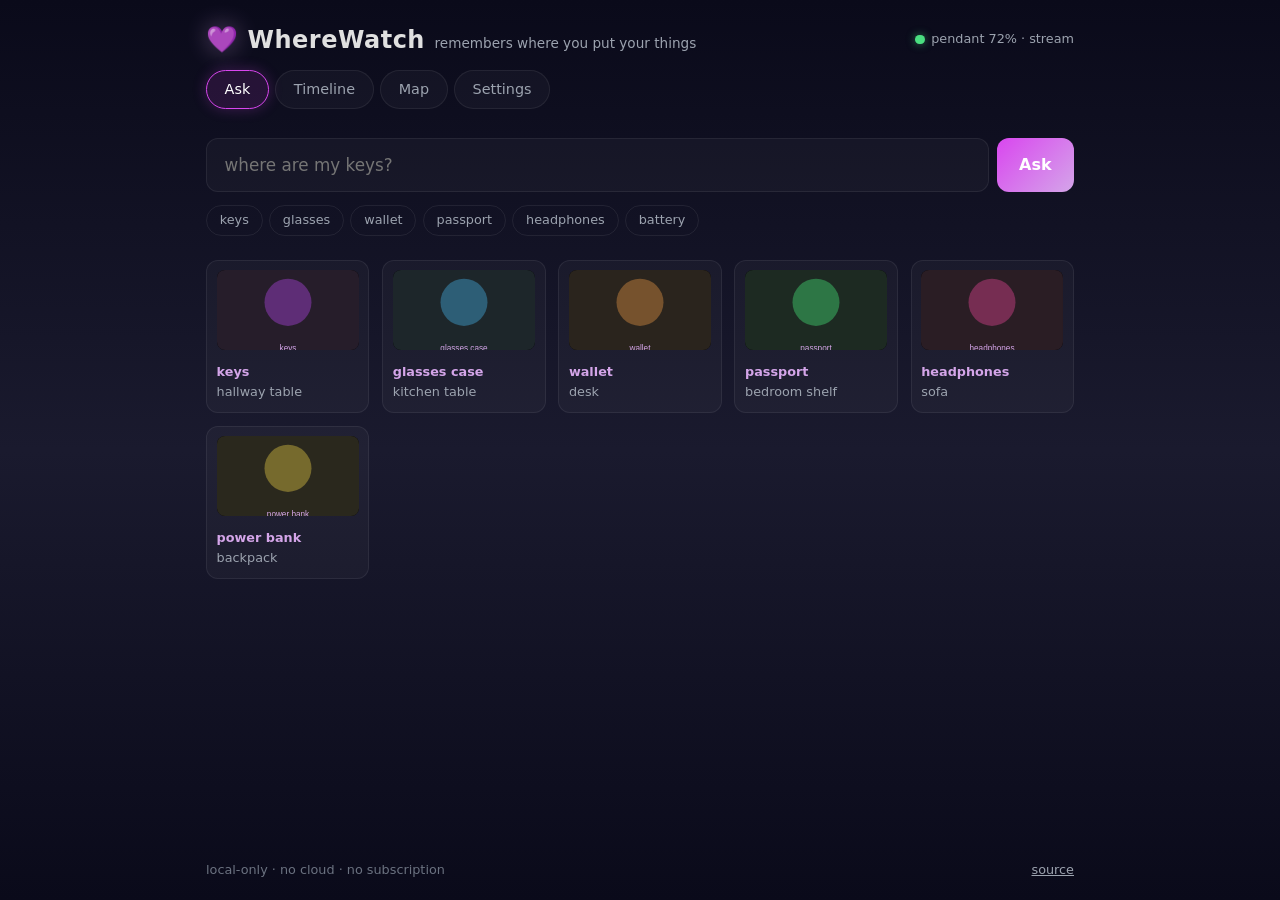
==== web/index.html @ 6948a48d "web: first working app - Ask (tap cards, spoken answers), Timeline, Map clusters, Settings; ThinkOff" ====
<!DOCTYPE html>
<html lang="en">
<head>
<meta charset="utf-8">
<meta name="viewport" content="width=device-width, initial-scale=1">
<title>WhereWatch</title>
<link rel="stylesheet" href="style.css">
<link rel="icon" href="data:image/svg+xml,<svg xmlns='http://www.w3.org/2000/svg' viewBox='0 0 100 100'><text y='.9em' font-size='90'>💜</text></svg>">
</head>
<body>
<header>
  <div class="brand">
    <span class="heart">💜</span>
    <h1>WhereWatch</h1>
    <span class="tagline">remembers where you put your things</span>
  </div>
  <div id="status" class="status" title="pendant status">
    <span class="dot" id="status-dot"></span><span id="status-text">connecting…</span>
  </div>
</header>

<nav>
  <button class="tab active" data-view="ask">Ask</button>
  <button class="tab" data-view="timeline">Timeline</button>
  <button class="tab" data-view="map">Map</button>
  <button class="tab" data-view="settings">Settings</button>
</nav>

<main>
  <!-- ASK -->
  <section id="view-ask" class="view active">
    <form id="ask-form" autocomplete="off">
      <input id="ask-input" type="search" placeholder="where are my keys?" aria-label="Ask where something is">
      <button type="submit">Ask</button>
    </form>
    <div id="ask-answer" class="answer hidden"></div>
    <div id="ask-chips" class="chips"></div>
  </section>

  <!-- TIMELINE -->
  <section id="view-timeline" class="view">
    <div class="timeline-head">
      <button id="day-prev" aria-label="previous day">‹</button>
      <h2 id="day-label">Today</h2>
      <button id="day-next" aria-label="next day">›</button>
    </div>
    <div id="timeline-list" class="timeline"></div>
  </section>

  <!-- MAP (reserved for codex) -->
  <section id="view-map" class="view">
    <div class="placeholder">
      <p>🗺️ Map tab under construction — pins of your things over places and GPS points.</p>
      <p class="dim">Feeds on <code>GET /api/objects</code> (see web/API.md). Claimed by @codexmb.</p>
      <div id="map-objects" class="obj-grid"></div>
    </div>
  </section>

  <!-- SETTINGS -->
  <section id="view-settings" class="view">
    <h2>Retention</h2>
    <p class="dim">Photos older than this are deleted from the Pi. History never leaves your home.</p>
    <div class="retention">
      <input id="retention-days" type="range" min="1" max="90" value="30">
      <span id="retention-label">30 days</span>
      <button id="retention-save">Save</button>
    </div>
    <h2>Privacy promises</h2>
    <ul class="promises">
      <li>Faces blurred <em>before</em> storage</li>
      <li>No video ever stored — stills only</li>
      <li>No face identification, no person index</li>
      <li>Everything stays on this Pi</li>
    </ul>
  </section>
</main>

<footer>
  <span>local-only · no cloud · no subscription</span>
  <a href="https://github.com/ThinkOffApp/WhereWatch" rel="noopener">source</a>
</footer>

<script src="mock.js"></script>
<script src="app.js"></script>
</body>
</html>
---- web/style.css ----
/* WhereWatch — ThinkOff dark-neon theme (palette from thinkoff.io) */
:root {
  --bg0: #0a0a1a;
  --bg1: #1a1a2e;
  --text: #e0e0e0;
  --dim: #9ca3af;
  --dimmer: #6b7280;
  --heart: #d4a5e9;          /* neon heart purple */
  --accent: #d946ef;         /* fuchsia */
  --card: rgba(255,255,255,0.03);
  --edge: rgba(255,255,255,0.07);
  --glow: rgba(212,165,233,0.4);
}
* { box-sizing: border-box; margin: 0; padding: 0; }
html { color-scheme: dark; }
body {
  font-family: 'Inter', system-ui, Avenir, Helvetica, Arial, sans-serif;
  color: var(--text);
  background: linear-gradient(180deg, var(--bg0) 0%, var(--bg1) 50%, var(--bg0) 100%);
  min-height: 100vh;
  line-height: 1.6;
  -webkit-font-smoothing: antialiased;
  display: flex; flex-direction: column;
  max-width: 900px; margin: 0 auto; padding: 0 1rem;
}

header {
  display: flex; align-items: center; justify-content: space-between;
  flex-wrap: wrap; gap: .5rem; padding: 1.2rem 0 .6rem;
}
.brand { display: flex; align-items: baseline; gap: .6rem; flex-wrap: wrap; }
.heart {
  font-size: 1.6rem;
  filter: drop-shadow(0 0 12px var(--glow));
  animation: pulse 3s ease-in-out infinite;
}
@keyframes pulse {
  0%, 100% { filter: drop-shadow(0 0 10px var(--glow)); }
  50%      { filter: drop-shadow(0 0 22px var(--glow)); }
}
h1 { font-size: 1.5rem; font-weight: 700; letter-spacing: .02em; }
.tagline { color: var(--dim); font-size: .85rem; }
.status { display: flex; align-items: center; gap: .4rem; font-size: .8rem; color: var(--dim); }
.dot { width: .6rem; height: .6rem; border-radius: 50%; background: var(--dimmer); }
.dot.on  { background: #4ade80; box-shadow: 0 0 8px #4ade8088; }
.dot.off { background: #f87171; }

nav { display: flex; gap: .4rem; padding-bottom: .8rem; }
.tab {
  background: var(--card); color: var(--dim); border: 1px solid var(--edge);
  border-radius: 999px; padding: .45rem 1.1rem; font: inherit; font-size: .9rem;
  cursor: pointer; transition: all .15s;
}
.tab:hover { color: var(--text); }
.tab.active {
  color: #fff; border-color: var(--accent);
  background: rgba(217,70,239,.12);
  box-shadow: 0 0 14px rgba(217,70,239,.25);
}

main { flex: 1; }
.view { display: none; }
.view.active { display: block; animation: fadein .2s ease; }
@keyframes fadein { from { opacity: 0; transform: translateY(4px); } }

/* Ask */
#ask-form { display: flex; gap: .5rem; margin: 1rem 0 .8rem; }
#ask-input {
  flex: 1; font: inherit; font-size: 1.05rem; color: var(--text);
  background: var(--card); border: 1px solid var(--edge); border-radius: 12px;
  padding: .8rem 1.1rem; outline: none; transition: border-color .15s;
}
#ask-input:focus { border-color: var(--heart); box-shadow: 0 0 16px var(--glow); }
#ask-form button, .retention button {
  font: inherit; font-weight: 600; color: #fff; cursor: pointer;
  background: linear-gradient(135deg, var(--accent), var(--heart));
  border: none; border-radius: 12px; padding: .8rem 1.4rem;
}
.chips { display: flex; gap: .4rem; flex-wrap: wrap; margin-bottom: 1rem; }
.chips button {
  font: inherit; font-size: .8rem; color: var(--dim); cursor: pointer;
  background: none; border: 1px solid var(--edge); border-radius: 999px;
  padding: .25rem .8rem;
}
.chips button:hover { color: var(--heart); border-color: var(--heart); }

.answer {
  background: var(--card); border: 1px solid var(--edge); border-radius: 16px;
  padding: 1.2rem; display: flex; gap: 1.2rem; align-items: flex-start;
  flex-wrap: wrap;
}
.answer.hidden { display: none; }
.answer img {
  width: 260px; max-width: 100%; border-radius: 12px; background: #000;
  border: 1px solid var(--edge);
}
.answer .what  { font-size: 1.25rem; font-weight: 700; color: var(--heart); }
.answer .where { font-size: 1.05rem; margin: .3rem 0; }
.answer .when  { color: var(--dim); font-size: .9rem; }
.answer .conf  { color: var(--dimmer); font-size: .8rem; margin-top: .5rem; }
.answer .nope  { color: var(--dim); }

/* Timeline */
.timeline-head { display: flex; align-items: center; gap: 1rem; margin: 1rem 0; }
.timeline-head h2 { font-size: 1.1rem; flex: 1; text-align: center; }
.timeline-head button {
  background: var(--card); color: var(--text); border: 1px solid var(--edge);
  border-radius: 8px; width: 2.2rem; height: 2.2rem; font-size: 1.2rem; cursor: pointer;
}
.timeline { display: flex; flex-direction: column; gap: .6rem; padding-bottom: 1rem; }
.event {
  display: flex; gap: 1rem; align-items: center;
  background: var(--card); border: 1px solid var(--edge); border-radius: 12px;
  padding: .7rem .9rem;
}
.event img { width: 72px; height: 54px; object-fit: cover; border-radius: 8px; background: #000; }
.event .t { color: var(--heart); font-variant-numeric: tabular-nums; font-size: .85rem; min-width: 3.2rem; }
.event .desc b { color: #fff; }
.event .place { color: var(--dim); font-size: .85rem; }

/* Map placeholder + settings */
.placeholder { text-align: center; padding: 2.5rem 1rem; color: var(--dim); }
.placeholder .dim, .dim { color: var(--dimmer); font-size: .85rem; }
.obj-grid {
  display: grid; grid-template-columns: repeat(auto-fill, minmax(140px, 1fr));
  gap: .8rem; margin-top: 1.5rem; text-align: left;
}
.obj {
  background: var(--card); border: 1px solid var(--edge); border-radius: 12px;
  padding: .6rem; font-size: .8rem;
}
.obj img { width: 100%; height: 80px; object-fit: cover; border-radius: 8px; background: #000; }
.obj .name { color: var(--heart); font-weight: 600; margin-top: .3rem; }
.obj .place { color: var(--dim); }

#view-settings h2 { margin: 1.2rem 0 .4rem; font-size: 1.05rem; color: var(--heart); }
.retention { display: flex; align-items: center; gap: 1rem; margin: .6rem 0 1rem; }
.retention input[type=range] { flex: 1; accent-color: var(--accent); }
.promises { list-style: none; }
.promises li { padding: .35rem 0; border-bottom: 1px solid var(--edge); }
.promises li::before { content: "✓ "; color: var(--accent); font-weight: 700; }

footer {
  display: flex; justify-content: space-between; padding: 1.2rem 0;
  color: var(--dimmer); font-size: .8rem;
}
footer a { color: var(--dim); }

code { background: var(--card); padding: .1rem .4rem; border-radius: 6px; font-size: .85em; }

@media (max-width: 560px) {
  .answer { flex-direction: column; }
  .answer img { width: 100%; }
  .tagline { display: none; }
}
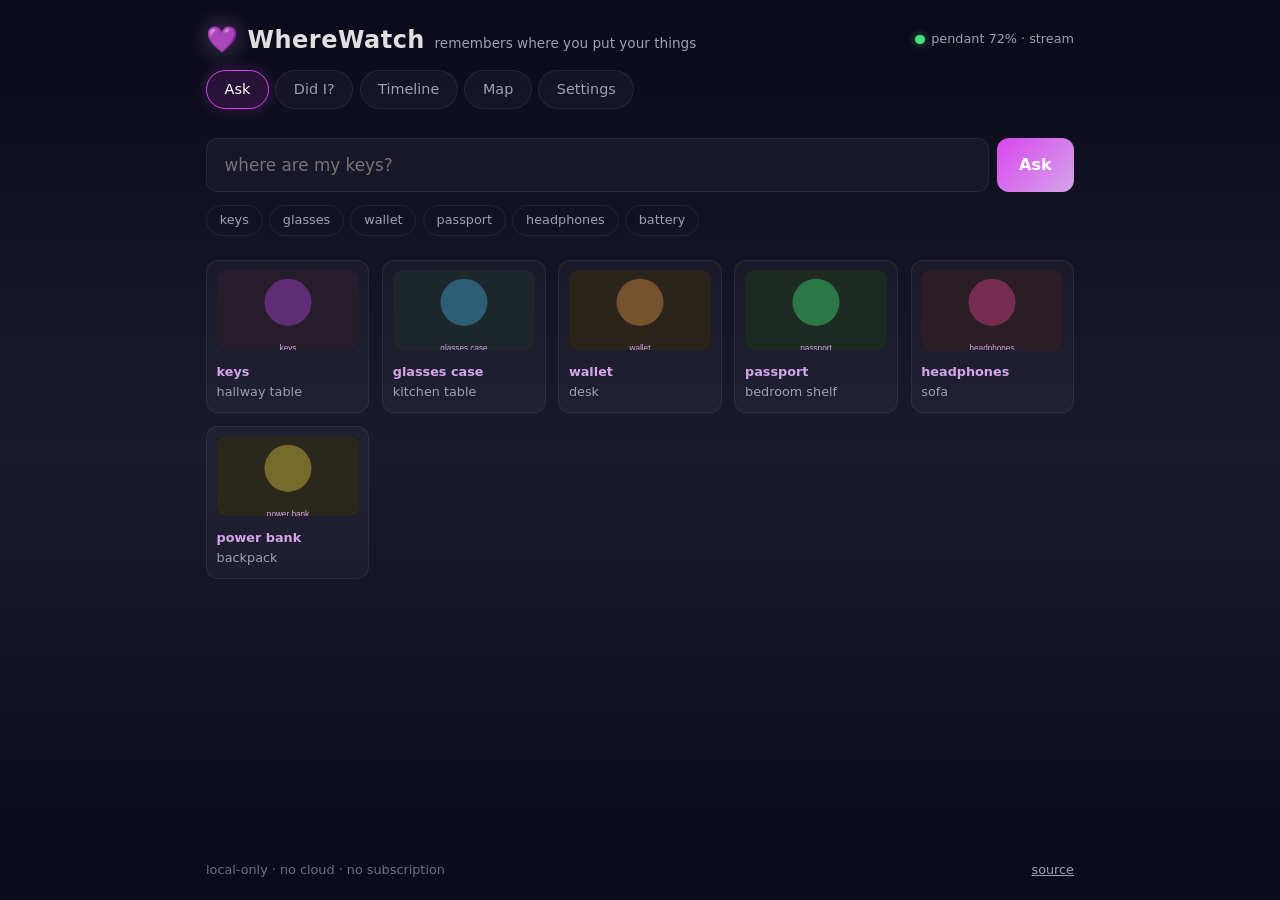
==== commit 97da6b18: "web: Did I? tab (petrus) - one-tap checks with photo answers, spoken; /api/checks in API.md; verifie" ====
--- a/web/index.html
+++ b/web/index.html
@@ -21,6 +21,7 @@
 
 <nav>
   <button class="tab active" data-view="ask">Ask</button>
+  <button class="tab" data-view="didi">Did I?</button>
   <button class="tab" data-view="timeline">Timeline</button>
   <button class="tab" data-view="map">Map</button>
   <button class="tab" data-view="settings">Settings</button>
@@ -35,6 +36,13 @@
     </form>
     <div id="ask-answer" class="answer hidden"></div>
     <div id="ask-chips" class="chips"></div>
+  </section>
+
+  <!-- DID I? -->
+  <section id="view-didi" class="view">
+    <p class="dim" style="margin:1rem 0 .6rem">One tap. The answer is a photo, not anxiety.</p>
+    <div id="didi-grid" class="obj-grid"></div>
+    <div id="didi-answer" class="answer hidden" style="margin-top:1rem"></div>
   </section>
 
   <!-- TIMELINE -->
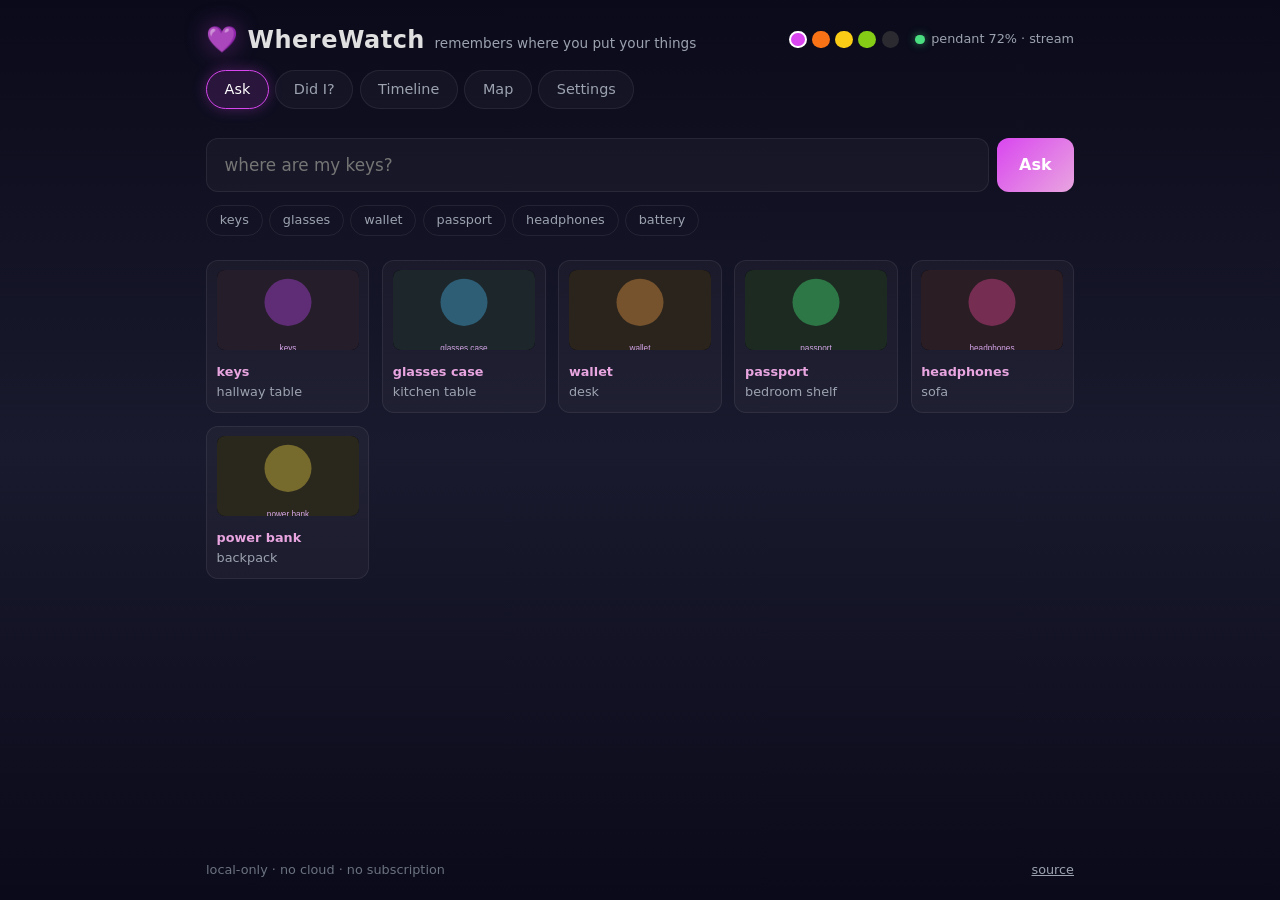
==== commit c698e80f: "web: device colourway themes the whole UI (petrus) - 5 swatches, persisted, accent drives buttons/ta" ====
--- a/web/index.html
+++ b/web/index.html
@@ -14,8 +14,11 @@
     <h1>WhereWatch</h1>
     <span class="tagline">remembers where you put your things</span>
   </div>
-  <div id="status" class="status" title="pendant status">
-    <span class="dot" id="status-dot"></span><span id="status-text">connecting…</span>
+  <div class="head-right">
+    <div id="swatches" class="swatches" title="device colour (themes the app)"></div>
+    <div id="status" class="status" title="pendant status">
+      <span class="dot" id="status-dot"></span><span id="status-text">connecting…</span>
+    </div>
   </div>
 </header>
 
--- a/web/style.css
+++ b/web/style.css
@@ -54,8 +54,8 @@
 .tab:hover { color: var(--text); }
 .tab.active {
   color: #fff; border-color: var(--accent);
-  background: rgba(217,70,239,.12);
-  box-shadow: 0 0 14px rgba(217,70,239,.25);
+  background: color-mix(in srgb, var(--accent) 14%, transparent);
+  box-shadow: 0 0 14px color-mix(in srgb, var(--accent) 30%, transparent);
 }
 
 main { flex: 1; }
@@ -153,3 +153,19 @@
   .answer img { width: 100%; }
   .tagline { display: none; }
 }
+
+
+/* ---- device colourways: chosen pendant colour themes the whole app ---- */
+:root[data-accent="fuchsia"] { --heart:#e9a5e0; --accent:#d946ef; --glow:rgba(217,70,239,.4); }
+:root[data-accent="orange"]  { --heart:#f9b37a; --accent:#f97316; --glow:rgba(249,115,22,.4); }
+:root[data-accent="yellow"]  { --heart:#f5d97a; --accent:#facc15; --glow:rgba(250,204,21,.4); }
+:root[data-accent="lime"]    { --heart:#b6e35a; --accent:#84cc16; --glow:rgba(132,204,22,.4); }
+:root[data-accent="black"]   { --heart:#c9c9d6; --accent:#8a8aa0; --glow:rgba(180,180,200,.35); }
+.head-right { display:flex; align-items:center; gap:1rem; }
+.swatches { display:flex; gap:.35rem; }
+.swatches button {
+  width:1.1rem; height:1.1rem; border-radius:50%; border:2px solid transparent;
+  cursor:pointer; padding:0; transition:transform .12s, border-color .12s;
+}
+.swatches button:hover { transform:scale(1.15); }
+.swatches button[aria-pressed="true"] { border-color:#fff; }
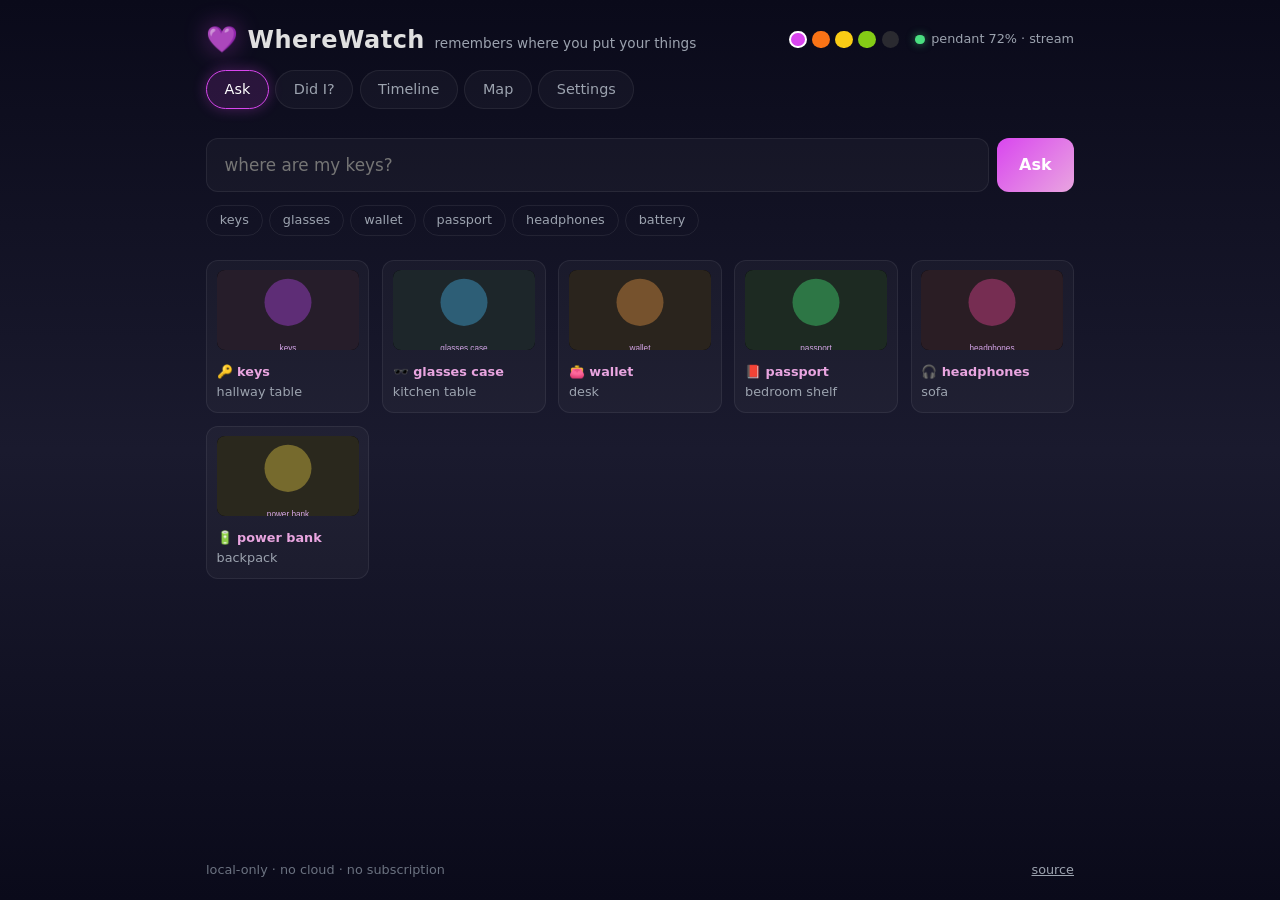
==== commit 0f7c5a70: "web: emoji language (petrus) - object emojis on cards/answers, emoji privacy badges; design: emoji-l" ====
--- a/web/index.html
+++ b/web/index.html
@@ -77,11 +77,11 @@
       <button id="retention-save">Save</button>
     </div>
     <h2>Privacy promises</h2>
-    <ul class="promises">
-      <li>Faces blurred <em>before</em> storage</li>
-      <li>No video ever stored — stills only</li>
-      <li>No face identification, no person index</li>
-      <li>Everything stays on this Pi</li>
+    <ul class="promises emoji">
+      <li>🙈 No faces — blurred before storage</li>
+      <li>🎥🚫 No video ever — stills only</li>
+      <li>🧑‍🦲🚫 No face identification, no person index</li>
+      <li>☁️🚫 No cloud — everything stays on this Pi</li>
     </ul>
   </section>
 </main>
--- a/web/style.css
+++ b/web/style.css
@@ -169,3 +169,5 @@
 }
 .swatches button:hover { transform:scale(1.15); }
 .swatches button[aria-pressed="true"] { border-color:#fff; }
+
+.promises.emoji li::before { content: none; }
